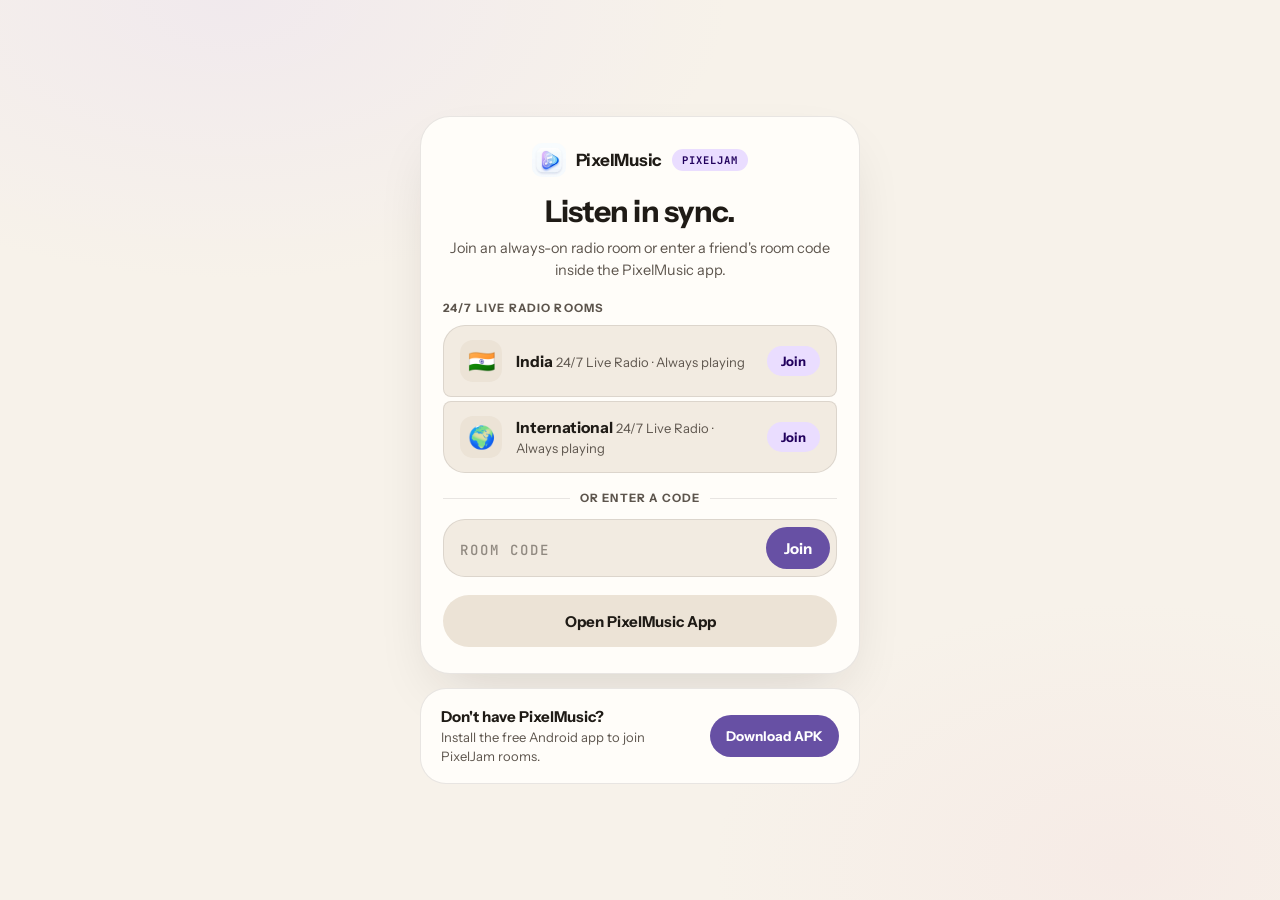
==== jam.html @ 7d87ae2e "Add standalone PixelJam invite page (jam.html) without listener counts" ====
<!DOCTYPE html>
<html lang="en">
<head>
  <meta charset="UTF-8">
  <meta name="viewport" content="width=device-width, initial-scale=1.0, viewport-fit=cover">
  <title>PixelJam — Invite</title>
  <meta name="description" content="Join a PixelJam synchronized listening room in the PixelMusic Android app.">
  <meta name="theme-color" content="#141218" media="(prefers-color-scheme: dark)">
  <meta name="theme-color" content="#f7f2ea" media="(prefers-color-scheme: light)">
  <meta property="og:type" content="website">
  <meta property="og:site_name" content="PixelJam">
  <meta property="og:title" content="Join my PixelJam on PixelMusic">
  <meta property="og:description" content="Open PixelMusic on Android to listen together in real time, or download the APK to join.">
  <meta property="og:url" content="https://pixelmusic.pages.dev/jam">
  <meta property="og:image" content="https://pixelmusic.pages.dev/IMG_20261002_120012.jpg">
  <meta name="twitter:card" content="summary_large_image">
  <link rel="icon" type="image/png" href="./Gemini_Generated_Image_9tunck9tunck9tun.png">
  <link rel="preconnect" href="https://fonts.googleapis.com">
  <link rel="preconnect" href="https://fonts.gstatic.com" crossorigin>
  <link href="https://fonts.googleapis.com/css2?family=Instrument+Sans:wght@400;500;600;700;800&family=JetBrains+Mono:wght@600;700&display=swap" rel="stylesheet">
  <style>
    :root {
      --bg: #141218;
      --surface: #1e1b24;
      --surface-hi: #292531;
      --outline: rgba(230, 224, 233, 0.12);
      --outline-hi: rgba(208, 188, 255, 0.34);
      --text: #ece6f0;
      --muted: #b6aebf;
      --primary: #d0bcff;
      --on-primary: #381e72;
      --primary-container: #4f378b;
      --on-primary-container: #eaddff;
      --secondary-container: #383344;
      --on-secondary-container: #e6e0e9;
      --shadow: 0 28px 72px -18px rgba(0, 0, 0, 0.65);
      --sans: 'Instrument Sans', system-ui, -apple-system, 'Segoe UI', Roboto, sans-serif;
      --mono: 'JetBrains Mono', ui-monospace, SFMono-Regular, Menlo, monospace;
      --ease: cubic-bezier(0.16, 1, 0.3, 1);
    }

    @media (prefers-color-scheme: light) {
      :root {
        --bg: #f7f2ea;
        --surface: #fffdf9;
        --surface-hi: #f2ebe1;
        --outline: rgba(31, 27, 22, 0.10);
        --outline-hi: rgba(103, 80, 164, 0.32);
        --text: #1f1b16;
        --muted: #5d554d;
        --primary: #6750a4;
        --on-primary: #ffffff;
        --primary-container: #eaddff;
        --on-primary-container: #21005d;
        --secondary-container: #ece3d6;
        --on-secondary-container: #1f1b16;
        --shadow: 0 24px 60px -20px rgba(31, 27, 22, 0.16);
      }
    }

    *, *::before, *::after { box-sizing: border-box; margin: 0; padding: 0; }
    html { background: var(--bg); -webkit-text-size-adjust: 100%; }
    body {
      min-height: 100vh;
      min-height: 100dvh;
      background:
        radial-gradient(60% 48% at 18% 0%, rgba(208, 188, 255, 0.16), transparent 65%),
        radial-gradient(50% 45% at 88% 96%, rgba(239, 184, 200, 0.12), transparent 65%),
        var(--bg);
      color: var(--text);
      font-family: var(--sans);
      -webkit-font-smoothing: antialiased;
      display: flex;
      flex-direction: column;
      align-items: center;
      justify-content: center;
      padding: max(24px, env(safe-area-inset-top)) 16px max(24px, env(safe-area-inset-bottom));
    }

    a { color: inherit; text-decoration: none; }
    button, input { font: inherit; color: inherit; }
    .hidden { display: none !important; }

    .wrap {
      width: 100%;
      max-width: 440px;
      display: flex;
      flex-direction: column;
      gap: 14px;
    }

    .card {
      width: 100%;
      background: var(--surface);
      border: 1px solid var(--outline);
      border-radius: 30px;
      padding: 26px 22px;
      box-shadow: var(--shadow);
      animation: rise 0.45s var(--ease) both;
    }

    @keyframes rise {
      from { opacity: 0; transform: translateY(14px) scale(0.985); }
      to { opacity: 1; transform: none; }
    }

    .brand-row {
      display: flex;
      align-items: center;
      justify-content: center;
      gap: 10px;
      margin-bottom: 18px;
    }
    .brand-logo {
      width: 34px;
      height: 34px;
      border-radius: 10px;
      object-fit: cover;
    }
    .brand-title {
      font-size: 17px;
      font-weight: 800;
      letter-spacing: -0.015em;
    }
    .brand-pill {
      font-family: var(--mono);
      font-size: 10.5px;
      font-weight: 700;
      letter-spacing: 0.1em;
      padding: 4px 10px;
      border-radius: 999px;
      background: var(--primary-container);
      color: var(--on-primary-container);
    }

    .center { text-align: center; }
    h1 {
      font-size: clamp(24px, 6vw, 30px);
      font-weight: 800;
      letter-spacing: -0.025em;
      line-height: 1.15;
    }
    .sub {
      margin-top: 8px;
      font-size: 14.5px;
      line-height: 1.5;
      color: var(--muted);
    }

    .room-badge {
      display: inline-flex;
      align-items: center;
      gap: 6px;
      margin-top: 12px;
      padding: 6px 13px;
      border-radius: 999px;
      background: var(--primary-container);
      color: var(--on-primary-container);
      font-size: 13px;
      font-weight: 700;
    }

    .code-box {
      margin-top: 20px;
      padding: 20px 14px;
      border-radius: 22px;
      background: var(--surface-hi);
      border: 1px solid var(--outline-hi);
      text-align: center;
      cursor: pointer;
      transition: transform 0.2s var(--ease), border-color 0.2s;
    }
    .code-box:active { transform: scale(0.985); }
    .code-tiles {
      display: flex;
      flex-wrap: wrap;
      justify-content: center;
      gap: 7px;
    }
    .tile {
      min-width: 40px;
      height: 52px;
      display: grid;
      place-items: center;
      padding: 0 6px;
      border-radius: 14px;
      background: var(--primary-container);
      color: var(--on-primary-container);
      font-family: var(--mono);
      font-size: 26px;
      font-weight: 700;
      animation: pop 0.42s var(--ease) both;
    }
    @keyframes pop {
      from { opacity: 0; transform: translateY(10px) scale(0.9); }
      to { opacity: 1; transform: none; }
    }
    .code-hint {
      display: block;
      margin-top: 10px;
      font-size: 12.5px;
      color: var(--muted);
    }

    .status-row {
      margin-top: 16px;
      display: flex;
      align-items: center;
      justify-content: center;
      gap: 9px;
      font-size: 13.5px;
      color: var(--muted);
      min-height: 20px;
    }
    .spinner {
      width: 15px;
      height: 15px;
      border-radius: 50%;
      border: 2px solid var(--outline-hi);
      border-top-color: var(--primary);
      animation: spin 0.8s linear infinite;
      flex: none;
    }
    .status-row.done .spinner { display: none; }
    @keyframes spin { to { transform: rotate(360deg); } }

    .actions {
      display: grid;
      gap: 10px;
      margin-top: 18px;
    }
    .btn {
      display: inline-flex;
      align-items: center;
      justify-content: center;
      gap: 8px;
      height: 52px;
      padding: 0 20px;
      border-radius: 999px;
      border: 0;
      font-size: 15px;
      font-weight: 700;
      cursor: pointer;
      transition: transform 0.18s var(--ease), filter 0.18s;
      user-select: none;
    }
    .btn:active { transform: scale(0.975); }
    .btn-primary {
      background: var(--primary);
      color: var(--on-primary);
    }
    .btn-primary:hover { filter: brightness(1.06); }
    .btn-tonal {
      background: var(--secondary-container);
      color: var(--on-secondary-container);
    }
    .btn-tonal:hover { filter: brightness(1.06); }

    .section-label {
      margin-top: 20px;
      margin-bottom: 10px;
      font-size: 11.5px;
      font-weight: 700;
      letter-spacing: 0.1em;
      text-transform: uppercase;
      color: var(--muted);
    }

    .stations {
      display: grid;
      gap: 4px;
    }
    .station {
      display: flex;
      align-items: center;
      gap: 14px;
      padding: 14px 16px;
      background: var(--surface-hi);
      border: 1px solid var(--outline);
      transition: transform 0.2s var(--ease), border-color 0.2s;
    }
    .station:first-child { border-radius: 22px 22px 8px 8px; }
    .station:last-child { border-radius: 8px 8px 22px 22px; }
    .station:hover { border-color: var(--outline-hi); transform: translateY(-1px); }
    .s-ico {
      width: 42px;
      height: 42px;
      border-radius: 13px;
      background: var(--secondary-container);
      display: grid;
      place-items: center;
      font-size: 22px;
      flex: none;
    }
    .s-body { flex: 1; min-width: 0; }
    .s-name { font-size: 15.5px; font-weight: 700; }
    .s-desc { font-size: 13px; color: var(--muted); margin-top: 2px; }
    .s-pill {
      padding: 7px 14px;
      border-radius: 999px;
      background: var(--primary-container);
      color: var(--on-primary-container);
      font-size: 13px;
      font-weight: 700;
      flex: none;
    }

    .divider {
      display: flex;
      align-items: center;
      gap: 10px;
      margin: 18px 0 14px;
      font-size: 11.5px;
      font-weight: 700;
      letter-spacing: 0.1em;
      text-transform: uppercase;
      color: var(--muted);
    }
    .divider::before, .divider::after {
      content: '';
      flex: 1;
      height: 1px;
      background: var(--outline);
    }

    .code-form {
      display: flex;
      align-items: center;
      gap: 8px;
      padding: 6px 6px 6px 16px;
      border-radius: 22px;
      background: var(--surface-hi);
      border: 1px solid var(--outline);
    }
    .code-form:focus-within { border-color: var(--outline-hi); }
    .code-form input {
      flex: 1;
      min-width: 0;
      height: 44px;
      border: 0;
      outline: 0;
      background: transparent;
      font-family: var(--mono);
      font-size: 18px;
      font-weight: 700;
      letter-spacing: 0.24em;
      text-transform: uppercase;
    }
    .code-form input::placeholder {
      color: var(--muted);
      opacity: 0.65;
      letter-spacing: 0.14em;
      font-size: 14px;
      font-weight: 500;
    }
    .code-form .btn { height: 42px; padding: 0 18px; }

    .download-card {
      background: var(--surface);
      border: 1px solid var(--outline);
      border-radius: 26px;
      padding: 18px 20px;
      display: flex;
      align-items: center;
      justify-content: space-between;
      gap: 14px;
      animation: rise 0.55s var(--ease) both;
    }
    .dl-text h2 { font-size: 15px; font-weight: 700; }
    .dl-text p { font-size: 13px; color: var(--muted); margin-top: 2px; line-height: 1.4; }
    .dl-btn {
      height: 42px;
      padding: 0 16px;
      font-size: 13.5px;
      flex: none;
    }

    .back-link {
      display: inline-block;
      margin-top: 16px;
      font-size: 13.5px;
      font-weight: 600;
      color: var(--muted);
    }
    .back-link:hover { color: var(--primary); }

    .toast {
      position: fixed;
      left: 50%;
      bottom: max(24px, env(safe-area-inset-bottom));
      transform: translate(-50%, 16px);
      opacity: 0;
      pointer-events: none;
      padding: 10px 18px;
      border-radius: 999px;
      background: var(--primary-container);
      color: var(--on-primary-container);
      font-size: 13.5px;
      font-weight: 700;
      transition: transform 0.28s var(--ease), opacity 0.22s;
    }
    .toast.show { opacity: 1; transform: translate(-50%, 0); }

    @media (max-width: 420px) {
      .download-card { flex-direction: column; align-items: stretch; text-align: center; }
    }
  </style>
</head>
<body>
  <div class="wrap">
    <main class="card">
      <div class="brand-row">
        <img src="./Gemini_Generated_Image_9tunck9tunck9tun.png" alt="PixelMusic" class="brand-logo" onerror="this.style.display='none'">
        <span class="brand-title">PixelMusic</span>
        <span class="brand-pill">PIXELJAM</span>
      </div>

      <!-- Invite View (?code=...) -->
      <section id="invite-view" class="hidden center" aria-label="PixelJam room invite">
        <h1>You're invited to jam</h1>
        <p class="sub">Open PixelMusic on Android to join this room and listen in sync.</p>
        <div id="room-badge" class="room-badge hidden"></div>

        <div id="copy-code-btn" class="code-box" role="button" tabindex="0" aria-label="Copy room code">
          <div id="code-tiles" class="code-tiles"></div>
          <span id="copy-hint" class="code-hint">Tap to copy room code</span>
        </div>

        <div id="opening" class="status-row">
          <span class="spinner" aria-hidden="true"></span>
          <span id="opening-text">Opening PixelMusic…</span>
        </div>

        <div class="actions">
          <a id="btn-join-app" href="#" class="btn btn-primary">Join in PixelMusic</a>
          <button id="btn-copy-link" type="button" class="btn btn-tonal">Copy Invite Link</button>
        </div>

        <a class="back-link" href="./jam">← All rooms</a>
      </section>

      <!-- Lobby View (no code) -->
      <section id="lobby-view" class="hidden" aria-label="Join a PixelJam room">
        <div class="center">
          <h1>Listen in sync.</h1>
          <p class="sub">Join an always-on radio room or enter a friend's room code inside the PixelMusic app.</p>
        </div>

        <div class="section-label">24/7 Live Radio Rooms</div>
        <div class="stations">
          <a class="station" href="?code=INDIA">
            <span class="s-ico" aria-hidden="true">🇮🇳</span>
            <span class="s-body">
              <span class="s-name">India</span>
              <span class="s-desc">24/7 Live Radio · Always playing</span>
            </span>
            <span class="s-pill">Join</span>
          </a>
          <a class="station" href="?code=WORLD">
            <span class="s-ico" aria-hidden="true">🌍</span>
            <span class="s-body">
              <span class="s-name">International</span>
              <span class="s-desc">24/7 Live Radio · Always playing</span>
            </span>
            <span class="s-pill">Join</span>
          </a>
        </div>

        <div class="divider">or enter a code</div>

        <form id="code-form" class="code-form" autocomplete="off">
          <input id="code-input" type="text" placeholder="ROOM CODE" maxlength="12" autocapitalize="characters" spellcheck="false" aria-label="Room code">
          <button type="submit" class="btn btn-primary">Join</button>
        </form>

        <div class="actions">
          <a id="btn-open-app" href="pixelmusic://jam" class="btn btn-tonal">Open PixelMusic App</a>
        </div>
      </section>
    </main>

    <!-- Download Fallback Card (always visible so nobody hits a dead end) -->
    <aside class="download-card" aria-label="Download PixelMusic">
      <div class="dl-text">
        <h2>Don't have PixelMusic?</h2>
        <p>Install the free Android app to join PixelJam rooms.</p>
      </div>
      <a href="https://pixelmusic.pages.dev/#download" class="btn btn-primary dl-btn">Download APK</a>
    </aside>
  </div>

  <div id="toast" class="toast" role="status" aria-live="polite">Copied</div>

  <script>
    (function () {
      'use strict';

      var params = new URLSearchParams(window.location.search);
      var code = (params.get('code') || params.get('room') || '')
        .trim()
        .toUpperCase()
        .replace(/[^A-Z0-9]/g, '')
        .slice(0, 12);

      var isAndroid = /Android/i.test(navigator.userAgent);
      var inviteView = document.getElementById('invite-view');
      var lobbyView = document.getElementById('lobby-view');
      var toast = document.getElementById('toast');
      var toastTimer = null;

      var STATIONS = {
        INDIA: { icon: '🇮🇳', label: 'India · 24/7 Live Radio' },
        WORLD: { icon: '🌍', label: 'International · 24/7 Live Radio' }
      };

      function showToast(msg) {
        clearTimeout(toastTimer);
        toast.textContent = msg;
        toast.classList.add('show');
        toastTimer = setTimeout(function () { toast.classList.remove('show'); }, 1900);
      }

      function copyText(val, msg) {
        if (navigator.clipboard && navigator.clipboard.writeText) {
          navigator.clipboard.writeText(val).then(function () { showToast(msg); }).catch(function () { fallbackCopy(val, msg); });
        } else {
          fallbackCopy(val, msg);
        }
      }

      function fallbackCopy(text, msg) {
        var ta = document.createElement('textarea');
        ta.value = text;
        ta.style.position = 'fixed';
        ta.style.opacity = '0';
        document.body.appendChild(ta);
        ta.select();
        try { document.execCommand('copy'); showToast(msg); } catch (e) { showToast(text); }
        document.body.removeChild(ta);
      }

      function buildAppLink(roomCode) {
        var enc = roomCode ? '?code=' + encodeURIComponent(roomCode) : '';
        if (isAndroid) {
          return 'intent://jam' + enc + '#Intent;scheme=pixelmusic;package=com.saurav.pixelmusic;end';
        }
        return 'pixelmusic://jam' + enc;
      }

      if (code.length > 0) {
        document.title = 'Join ' + code + ' — PixelJam';

        if (STATIONS[code]) {
          var badge = document.getElementById('room-badge');
          badge.textContent = STATIONS[code].icon + '  ' + STATIONS[code].label;
          badge.classList.remove('hidden');
        }

        var tiles = document.getElementById('code-tiles');
        code.split('').forEach(function (ch, idx) {
          var span = document.createElement('span');
          span.className = 'tile';
          span.textContent = ch;
          span.style.animationDelay = (idx * 55) + 'ms';
          tiles.appendChild(span);
        });

        var appLink = buildAppLink(code);
        var joinBtn = document.getElementById('btn-join-app');
        joinBtn.href = appLink;
        joinBtn.onclick = function () { showToast('Opening PixelMusic…'); };

        if (isAndroid) {
          setTimeout(function () { window.location.href = appLink; }, 350);
          setTimeout(function () {
            var o = document.getElementById('opening');
            o.classList.add('done');
            document.getElementById('opening-text').textContent = 'App didn\'t open? Tap "Join in PixelMusic" or download the APK below.';
          }, 2800);
        } else {
          var o = document.getElementById('opening');
          o.classList.add('done');
          document.getElementById('opening-text').textContent = 'Open this link on Android with PixelMusic installed.';
        }

        var copyBtn = document.getElementById('copy-code-btn');
        var hint = document.getElementById('copy-hint');
        function doCopyCode() {
          copyText(code, 'Room code copied');
          hint.textContent = '✓ Copied';
          setTimeout(function () { hint.textContent = 'Tap to copy room code'; }, 1800);
        }
        copyBtn.onclick = doCopyCode;
        copyBtn.onkeydown = function (e) {
          if (e.key === 'Enter' || e.key === ' ') { e.preventDefault(); doCopyCode(); }
        };

        document.getElementById('btn-copy-link').onclick = function () {
          copyText(window.location.origin + window.location.pathname + '?code=' + encodeURIComponent(code), 'Invite link copied');
        };

        inviteView.classList.remove('hidden');
      } else {
        document.getElementById('btn-open-app').href = buildAppLink('');
        var input = document.getElementById('code-input');
        input.addEventListener('input', function (e) {
          e.target.value = e.target.value.toUpperCase().replace(/[^A-Z0-9]/g, '');
        });
        document.getElementById('code-form').onsubmit = function (e) {
          e.preventDefault();
          var val = input.value.trim().toUpperCase();
          if (val.length > 0) {
            window.location.search = '?code=' + encodeURIComponent(val);
          }
        };
        lobbyView.classList.remove('hidden');
      }
    })();
  </script>
</body>
</html>
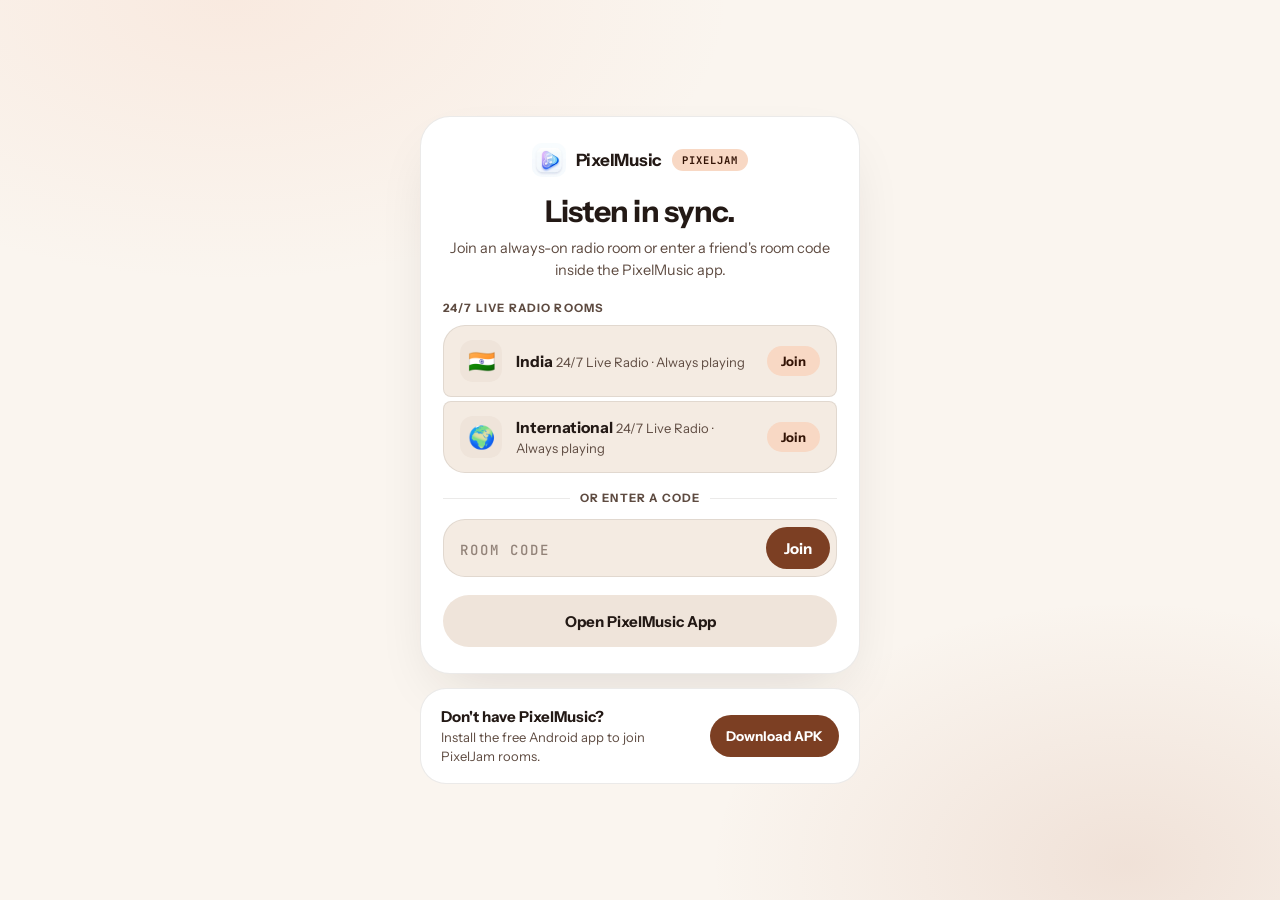
==== commit 450c20ac: "Upgrade website to Material You Expressive, slow shape rotations, and add PixelJam entry links" ====
--- a/jam.html
+++ b/jam.html
@@ -5,8 +5,8 @@
   <meta name="viewport" content="width=device-width, initial-scale=1.0, viewport-fit=cover">
   <title>PixelJam — Invite</title>
   <meta name="description" content="Join a PixelJam synchronized listening room in the PixelMusic Android app.">
-  <meta name="theme-color" content="#141218" media="(prefers-color-scheme: dark)">
-  <meta name="theme-color" content="#f7f2ea" media="(prefers-color-scheme: light)">
+  <meta name="theme-color" content="#1a1412" media="(prefers-color-scheme: dark)">
+  <meta name="theme-color" content="#faf5ef" media="(prefers-color-scheme: light)">
   <meta property="og:type" content="website">
   <meta property="og:site_name" content="PixelJam">
   <meta property="og:title" content="Join my PixelJam on PixelMusic">
@@ -20,41 +20,41 @@
   <link href="https://fonts.googleapis.com/css2?family=Instrument+Sans:wght@400;500;600;700;800&family=JetBrains+Mono:wght@600;700&display=swap" rel="stylesheet">
   <style>
     :root {
-      --bg: #141218;
-      --surface: #1e1b24;
-      --surface-hi: #292531;
-      --outline: rgba(230, 224, 233, 0.12);
-      --outline-hi: rgba(208, 188, 255, 0.34);
-      --text: #ece6f0;
-      --muted: #b6aebf;
-      --primary: #d0bcff;
-      --on-primary: #381e72;
-      --primary-container: #4f378b;
-      --on-primary-container: #eaddff;
-      --secondary-container: #383344;
-      --on-secondary-container: #e6e0e9;
-      --shadow: 0 28px 72px -18px rgba(0, 0, 0, 0.65);
+      --bg: #1a1412;
+      --surface: #261e1b;
+      --surface-hi: #322824;
+      --outline: rgba(248, 216, 196, 0.14);
+      --outline-hi: rgba(243, 183, 155, 0.36);
+      --text: #f5ebe4;
+      --muted: #c8b6ac;
+      --primary: #f3b79b;
+      --on-primary: #481e0b;
+      --primary-container: #63311a;
+      --on-primary-container: #ffdbcb;
+      --secondary-container: #3d312c;
+      --on-secondary-container: #f5ebe4;
+      --shadow: 0 28px 72px -18px rgba(0, 0, 0, 0.6);
       --sans: 'Instrument Sans', system-ui, -apple-system, 'Segoe UI', Roboto, sans-serif;
       --mono: 'JetBrains Mono', ui-monospace, SFMono-Regular, Menlo, monospace;
-      --ease: cubic-bezier(0.16, 1, 0.3, 1);
+      --ease: cubic-bezier(0.2, 0.9, 0.25, 1.12);
     }
 
     @media (prefers-color-scheme: light) {
       :root {
-        --bg: #f7f2ea;
-        --surface: #fffdf9;
-        --surface-hi: #f2ebe1;
-        --outline: rgba(31, 27, 22, 0.10);
-        --outline-hi: rgba(103, 80, 164, 0.32);
-        --text: #1f1b16;
-        --muted: #5d554d;
-        --primary: #6750a4;
+        --bg: #faf5ef;
+        --surface: #ffffff;
+        --surface-hi: #f4ebe2;
+        --outline: rgba(35, 25, 21, 0.09);
+        --outline-hi: rgba(124, 63, 35, 0.30);
+        --text: #231915;
+        --muted: #5e4b41;
+        --primary: #7c3f23;
         --on-primary: #ffffff;
-        --primary-container: #eaddff;
-        --on-primary-container: #21005d;
-        --secondary-container: #ece3d6;
-        --on-secondary-container: #1f1b16;
-        --shadow: 0 24px 60px -20px rgba(31, 27, 22, 0.16);
+        --primary-container: #f8d8c4;
+        --on-primary-container: #331305;
+        --secondary-container: #efe4da;
+        --on-secondary-container: #231915;
+        --shadow: 0 24px 60px -20px rgba(35, 25, 21, 0.14);
       }
     }
 
@@ -64,8 +64,8 @@
       min-height: 100vh;
       min-height: 100dvh;
       background:
-        radial-gradient(60% 48% at 18% 0%, rgba(208, 188, 255, 0.16), transparent 65%),
-        radial-gradient(50% 45% at 88% 96%, rgba(239, 184, 200, 0.12), transparent 65%),
+        radial-gradient(60% 48% at 18% 0%, rgba(243, 183, 155, 0.18), transparent 65%),
+        radial-gradient(50% 45% at 88% 96%, rgba(180, 106, 73, 0.14), transparent 65%),
         var(--bg);
       color: var(--text);
       font-family: var(--sans);
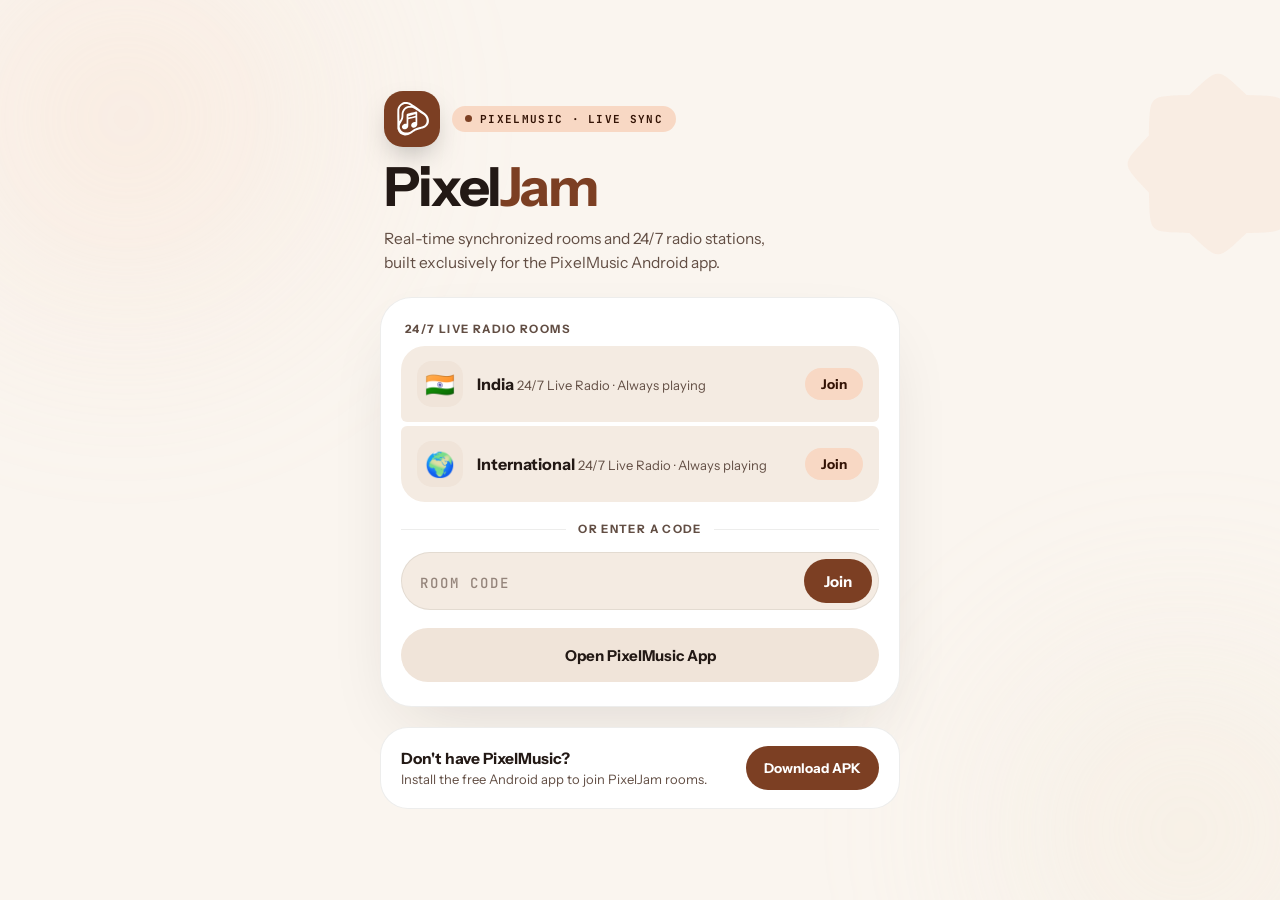
==== commit fad915cc: "Restyle jam.html with Material You Expressive UI & monochrome logo, and fix pill styling & tap physi" ====
--- a/jam.html
+++ b/jam.html
@@ -3,13 +3,13 @@
 <head>
   <meta charset="UTF-8">
   <meta name="viewport" content="width=device-width, initial-scale=1.0, viewport-fit=cover">
-  <title>PixelJam — Invite</title>
+  <title>PixelJam — PixelMusic</title>
   <meta name="description" content="Join a PixelJam synchronized listening room in the PixelMusic Android app.">
-  <meta name="theme-color" content="#1a1412" media="(prefers-color-scheme: dark)">
+  <meta name="theme-color" content="#191311" media="(prefers-color-scheme: dark)">
   <meta name="theme-color" content="#faf5ef" media="(prefers-color-scheme: light)">
   <meta property="og:type" content="website">
   <meta property="og:site_name" content="PixelJam">
-  <meta property="og:title" content="Join my PixelJam on PixelMusic">
+  <meta property="og:title" content="Join PixelJam on PixelMusic">
   <meta property="og:description" content="Open PixelMusic on Android to listen together in real time, or download the APK to join.">
   <meta property="og:url" content="https://pixelmusic.pages.dev/jam">
   <meta property="og:image" content="https://pixelmusic.pages.dev/IMG_20261002_120012.jpg">
@@ -20,23 +20,26 @@
   <link href="https://fonts.googleapis.com/css2?family=Instrument+Sans:wght@400;500;600;700;800&family=JetBrains+Mono:wght@600;700&display=swap" rel="stylesheet">
   <style>
     :root {
-      --bg: #1a1412;
-      --surface: #261e1b;
-      --surface-hi: #322824;
-      --outline: rgba(248, 216, 196, 0.14);
-      --outline-hi: rgba(243, 183, 155, 0.36);
-      --text: #f5ebe4;
-      --muted: #c8b6ac;
+      --bg: #191311;
+      --surface: #241c19;
+      --surface-hi: #302622;
+      --surface-highest: #3d312c;
+      --outline: rgba(248, 216, 196, 0.12);
+      --outline-hi: rgba(243, 183, 155, 0.34);
+      --text: #f7ede7;
+      --muted: #cbb9ae;
       --primary: #f3b79b;
       --on-primary: #481e0b;
       --primary-container: #63311a;
       --on-primary-container: #ffdbcb;
-      --secondary-container: #3d312c;
-      --on-secondary-container: #f5ebe4;
-      --shadow: 0 28px 72px -18px rgba(0, 0, 0, 0.6);
+      --secondary-container: #3e312b;
+      --on-secondary-container: #f7ede7;
+      --tertiary-container: #4c3b29;
+      --shadow: 0 32px 84px -22px rgba(0, 0, 0, 0.65);
       --sans: 'Instrument Sans', system-ui, -apple-system, 'Segoe UI', Roboto, sans-serif;
       --mono: 'JetBrains Mono', ui-monospace, SFMono-Regular, Menlo, monospace;
-      --ease: cubic-bezier(0.2, 0.9, 0.25, 1.12);
+      --spring: cubic-bezier(0.22, 1.0, 0.32, 1.0);
+      --spring-bounce: cubic-bezier(0.2, 0.9, 0.25, 1.12);
     }
 
     @media (prefers-color-scheme: light) {
@@ -44,161 +47,234 @@
         --bg: #faf5ef;
         --surface: #ffffff;
         --surface-hi: #f4ebe2;
-        --outline: rgba(35, 25, 21, 0.09);
-        --outline-hi: rgba(124, 63, 35, 0.30);
+        --surface-highest: #ebe0d5;
+        --outline: rgba(35, 25, 21, 0.08);
+        --outline-hi: rgba(124, 63, 35, 0.26);
         --text: #231915;
-        --muted: #5e4b41;
+        --muted: #624e44;
         --primary: #7c3f23;
         --on-primary: #ffffff;
         --primary-container: #f8d8c4;
         --on-primary-container: #331305;
-        --secondary-container: #efe4da;
+        --secondary-container: #f0e4d9;
         --on-secondary-container: #231915;
-        --shadow: 0 24px 60px -20px rgba(35, 25, 21, 0.14);
+        --tertiary-container: #efe3cf;
+        --shadow: 0 28px 72px -24px rgba(35, 25, 21, 0.14);
       }
     }
 
-    *, *::before, *::after { box-sizing: border-box; margin: 0; padding: 0; }
+    *, *::before, *::after { box-sizing: border-box; margin: 0; padding: 0; -webkit-tap-highlight-color: transparent; }
     html { background: var(--bg); -webkit-text-size-adjust: 100%; }
     body {
       min-height: 100vh;
       min-height: 100dvh;
-      background:
-        radial-gradient(60% 48% at 18% 0%, rgba(243, 183, 155, 0.18), transparent 65%),
-        radial-gradient(50% 45% at 88% 96%, rgba(180, 106, 73, 0.14), transparent 65%),
-        var(--bg);
+      background: var(--bg);
       color: var(--text);
       font-family: var(--sans);
       -webkit-font-smoothing: antialiased;
+      overflow-x: hidden;
+      position: relative;
       display: flex;
       flex-direction: column;
       align-items: center;
-      justify-content: center;
-      padding: max(24px, env(safe-area-inset-top)) 16px max(24px, env(safe-area-inset-bottom));
+      padding: max(28px, env(safe-area-inset-top)) 18px max(32px, env(safe-area-inset-bottom));
     }
 
     a { color: inherit; text-decoration: none; }
     button, input { font: inherit; color: inherit; }
     .hidden { display: none !important; }
 
-    .wrap {
+    /* Ambient Material You Expressive backdrop shapes (slow calm drift) */
+    .ambient {
+      position: fixed;
+      inset: 0;
+      z-index: 0;
+      pointer-events: none;
+      overflow: hidden;
+    }
+    .glow {
+      position: absolute;
+      border-radius: 50%;
+      filter: blur(95px);
+      opacity: 0.42;
+      will-change: transform;
+    }
+    .glow.g1 {
+      width: min(72vw, 560px);
+      height: min(72vw, 560px);
+      top: -18%;
+      left: -12%;
+      background: radial-gradient(circle, var(--primary-container), transparent 68%);
+      animation: floatA 26s ease-in-out infinite alternate;
+    }
+    .glow.g2 {
+      width: min(64vw, 500px);
+      height: min(64vw, 500px);
+      bottom: -20%;
+      right: -12%;
+      background: radial-gradient(circle, var(--tertiary-container), transparent 68%);
+      animation: floatB 32s ease-in-out infinite alternate;
+    }
+    .m3-cookie-bg {
+      position: absolute;
+      top: 6%;
+      right: -48px;
+      width: 220px;
+      height: 220px;
+      color: var(--primary-container);
+      opacity: 0.28;
+      animation: slowSpin 75s linear infinite;
+    }
+    @keyframes floatA { to { transform: translate(6%, 8%) scale(1.08); } }
+    @keyframes floatB { to { transform: translate(-6%, -7%) scale(1.06); } }
+    @keyframes slowSpin { to { transform: rotate(360deg); } }
+
+    .page {
+      position: relative;
+      z-index: 1;
       width: 100%;
-      max-width: 440px;
+      max-width: 520px;
       display: flex;
       flex-direction: column;
+      gap: 20px;
+      margin: auto 0;
+    }
+
+    /* Big Expressive Top-Left Header with Monochrome PixelMusic Icon */
+    .top-header {
+      display: flex;
+      flex-direction: column;
+      align-items: flex-start;
       gap: 14px;
-    }
-
-    .card {
-      width: 100%;
-      background: var(--surface);
-      border: 1px solid var(--outline);
-      border-radius: 30px;
-      padding: 26px 22px;
-      box-shadow: var(--shadow);
-      animation: rise 0.45s var(--ease) both;
-    }
-
-    @keyframes rise {
-      from { opacity: 0; transform: translateY(14px) scale(0.985); }
-      to { opacity: 1; transform: none; }
-    }
-
-    .brand-row {
-      display: flex;
-      align-items: center;
-      justify-content: center;
-      gap: 10px;
-      margin-bottom: 18px;
-    }
-    .brand-logo {
-      width: 34px;
-      height: 34px;
-      border-radius: 10px;
-      object-fit: cover;
-    }
-    .brand-title {
-      font-size: 17px;
-      font-weight: 800;
-      letter-spacing: -0.015em;
-    }
-    .brand-pill {
-      font-family: var(--mono);
-      font-size: 10.5px;
-      font-weight: 700;
-      letter-spacing: 0.1em;
-      padding: 4px 10px;
-      border-radius: 999px;
-      background: var(--primary-container);
-      color: var(--on-primary-container);
-    }
-
-    .center { text-align: center; }
-    h1 {
-      font-size: clamp(24px, 6vw, 30px);
-      font-weight: 800;
-      letter-spacing: -0.025em;
-      line-height: 1.15;
-    }
-    .sub {
-      margin-top: 8px;
-      font-size: 14.5px;
-      line-height: 1.5;
-      color: var(--muted);
-    }
-
-    .room-badge {
+      padding: 4px 4px 2px;
+      animation: enterUp 0.6s var(--spring) both;
+    }
+    .brand-mark-row {
       display: inline-flex;
       align-items: center;
-      gap: 6px;
-      margin-top: 12px;
+      gap: 12px;
+    }
+    .app-icon-squircle {
+      width: 56px;
+      height: 56px;
+      border-radius: 19px;
+      background: var(--primary);
+      color: var(--on-primary);
+      display: grid;
+      place-items: center;
+      box-shadow: 0 12px 30px -10px rgba(0, 0, 0, 0.35);
+      transition: transform 0.35s var(--spring-bounce);
+    }
+    .app-icon-squircle:hover { transform: scale(1.05) rotate(-3deg); }
+    .app-icon-squircle svg { width: 36px; height: 36px; display: block; }
+    .brand-eyebrow {
+      display: inline-flex;
+      align-items: center;
+      gap: 8px;
       padding: 6px 13px;
       border-radius: 999px;
       background: var(--primary-container);
       color: var(--on-primary-container);
+      font-family: var(--mono);
+      font-size: 11px;
+      font-weight: 700;
+      letter-spacing: 0.12em;
+      text-transform: uppercase;
+    }
+    .eyebrow-dot {
+      width: 7px;
+      height: 7px;
+      border-radius: 50%;
+      background: var(--primary);
+      animation: pulse 2.4s ease-in-out infinite;
+    }
+    @keyframes pulse {
+      0%, 100% { opacity: 1; transform: scale(1); }
+      50% { opacity: 0.45; transform: scale(0.8); }
+    }
+    .big-title {
+      font-size: clamp(38px, 10vw, 54px);
+      font-weight: 800;
+      letter-spacing: -0.04em;
+      line-height: 0.98;
+      color: var(--text);
+    }
+    .big-title span { color: var(--primary); }
+    .big-sub {
+      font-size: 15.5px;
+      line-height: 1.55;
+      color: var(--muted);
+      max-width: 40ch;
+    }
+
+    /* Main Expressive Surface Card */
+    .card {
+      background: var(--surface);
+      border: 1px solid var(--outline);
+      border-radius: 32px;
+      padding: 24px 20px;
+      box-shadow: var(--shadow);
+      animation: enterUp 0.65s var(--spring) 80ms both;
+    }
+
+    @keyframes enterUp {
+      from { opacity: 0; transform: translateY(20px) scale(0.98); }
+      to { opacity: 1; transform: none; }
+    }
+
+    /* Invite View */
+    .invite-pill {
+      display: inline-flex;
+      align-items: center;
+      gap: 7px;
+      padding: 7px 14px;
+      border-radius: 999px;
+      background: var(--primary-container);
+      color: var(--on-primary-container);
       font-size: 13px;
       font-weight: 700;
-    }
-
+      margin-bottom: 14px;
+    }
     .code-box {
-      margin-top: 20px;
-      padding: 20px 14px;
-      border-radius: 22px;
+      padding: 22px 14px;
+      border-radius: 26px;
       background: var(--surface-hi);
       border: 1px solid var(--outline-hi);
       text-align: center;
       cursor: pointer;
-      transition: transform 0.2s var(--ease), border-color 0.2s;
-    }
-    .code-box:active { transform: scale(0.985); }
+      transition: transform 0.25s var(--spring-bounce), background 0.2s;
+    }
+    .code-box:hover { background: var(--surface-highest); }
+    .code-box:active { transform: scale(0.975); }
     .code-tiles {
       display: flex;
       flex-wrap: wrap;
       justify-content: center;
-      gap: 7px;
+      gap: 8px;
     }
     .tile {
-      min-width: 40px;
-      height: 52px;
+      min-width: 44px;
+      height: 58px;
       display: grid;
       place-items: center;
       padding: 0 6px;
-      border-radius: 14px;
+      border-radius: 16px;
       background: var(--primary-container);
       color: var(--on-primary-container);
       font-family: var(--mono);
-      font-size: 26px;
-      font-weight: 700;
-      animation: pop 0.42s var(--ease) both;
-    }
-    @keyframes pop {
-      from { opacity: 0; transform: translateY(10px) scale(0.9); }
+      font-size: 28px;
+      font-weight: 700;
+      animation: tilePop 0.52s var(--spring-bounce) both;
+    }
+    @keyframes tilePop {
+      from { opacity: 0; transform: translateY(14px) scale(0.86); }
       to { opacity: 1; transform: none; }
     }
     .code-hint {
       display: block;
-      margin-top: 10px;
+      margin-top: 12px;
       font-size: 12.5px;
+      font-weight: 600;
       color: var(--muted);
     }
 
@@ -210,7 +286,7 @@
       gap: 9px;
       font-size: 13.5px;
       color: var(--muted);
-      min-height: 20px;
+      min-height: 22px;
     }
     .spinner {
       width: 15px;
@@ -218,12 +294,13 @@
       border-radius: 50%;
       border: 2px solid var(--outline-hi);
       border-top-color: var(--primary);
-      animation: spin 0.8s linear infinite;
+      animation: rot 0.8s linear infinite;
       flex: none;
     }
     .status-row.done .spinner { display: none; }
-    @keyframes spin { to { transform: rotate(360deg); } }
-
+    @keyframes rot { to { transform: rotate(360deg); } }
+
+    /* Buttons (Pure Material You Expressive Pills) */
     .actions {
       display: grid;
       gap: 10px;
@@ -233,39 +310,39 @@
       display: inline-flex;
       align-items: center;
       justify-content: center;
-      gap: 8px;
-      height: 52px;
-      padding: 0 20px;
+      gap: 9px;
+      height: 54px;
+      padding: 0 22px;
       border-radius: 999px;
       border: 0;
       font-size: 15px;
       font-weight: 700;
       cursor: pointer;
-      transition: transform 0.18s var(--ease), filter 0.18s;
+      transition: transform 0.24s var(--spring-bounce), filter 0.2s, background 0.2s;
       user-select: none;
     }
-    .btn:active { transform: scale(0.975); }
+    .btn:active { transform: scale(0.96); }
     .btn-primary {
       background: var(--primary);
       color: var(--on-primary);
     }
-    .btn-primary:hover { filter: brightness(1.06); }
+    .btn-primary:hover { filter: brightness(1.06); transform: translateY(-1px); }
     .btn-tonal {
       background: var(--secondary-container);
       color: var(--on-secondary-container);
     }
-    .btn-tonal:hover { filter: brightness(1.06); }
-
+    .btn-tonal:hover { filter: brightness(1.07); transform: translateY(-1px); }
+
+    /* Always-On Grouped Expressive Cards (24px outer / 6px inner) */
     .section-label {
-      margin-top: 20px;
-      margin-bottom: 10px;
       font-size: 11.5px;
       font-weight: 700;
-      letter-spacing: 0.1em;
+      letter-spacing: 0.12em;
       text-transform: uppercase;
       color: var(--muted);
-    }
-
+      margin-bottom: 10px;
+      padding-left: 4px;
+    }
     .stations {
       display: grid;
       gap: 4px;
@@ -274,33 +351,33 @@
       display: flex;
       align-items: center;
       gap: 14px;
-      padding: 14px 16px;
+      padding: 15px 16px;
       background: var(--surface-hi);
-      border: 1px solid var(--outline);
-      transition: transform 0.2s var(--ease), border-color 0.2s;
-    }
-    .station:first-child { border-radius: 22px 22px 8px 8px; }
-    .station:last-child { border-radius: 8px 8px 22px 22px; }
-    .station:hover { border-color: var(--outline-hi); transform: translateY(-1px); }
+      transition: transform 0.24s var(--spring-bounce), background 0.2s;
+    }
+    .station:first-child { border-radius: 24px 24px 6px 6px; }
+    .station:last-child { border-radius: 6px 6px 24px 24px; }
+    .station:hover { background: var(--surface-highest); transform: translateY(-1px); }
+    .station:active { transform: scale(0.975); }
     .s-ico {
-      width: 42px;
-      height: 42px;
-      border-radius: 13px;
+      width: 46px;
+      height: 46px;
+      border-radius: 15px;
       background: var(--secondary-container);
       display: grid;
       place-items: center;
-      font-size: 22px;
+      font-size: 24px;
       flex: none;
     }
     .s-body { flex: 1; min-width: 0; }
-    .s-name { font-size: 15.5px; font-weight: 700; }
+    .s-name { font-size: 16px; font-weight: 700; }
     .s-desc { font-size: 13px; color: var(--muted); margin-top: 2px; }
     .s-pill {
-      padding: 7px 14px;
+      padding: 8px 16px;
       border-radius: 999px;
       background: var(--primary-container);
       color: var(--on-primary-container);
-      font-size: 13px;
+      font-size: 13.5px;
       font-weight: 700;
       flex: none;
     }
@@ -308,11 +385,11 @@
     .divider {
       display: flex;
       align-items: center;
-      gap: 10px;
-      margin: 18px 0 14px;
+      gap: 12px;
+      margin: 20px 0 16px;
       font-size: 11.5px;
       font-weight: 700;
-      letter-spacing: 0.1em;
+      letter-spacing: 0.12em;
       text-transform: uppercase;
       color: var(--muted);
     }
@@ -327,12 +404,13 @@
       display: flex;
       align-items: center;
       gap: 8px;
-      padding: 6px 6px 6px 16px;
-      border-radius: 22px;
+      padding: 6px 6px 6px 18px;
+      border-radius: 999px;
       background: var(--surface-hi);
       border: 1px solid var(--outline);
-    }
-    .code-form:focus-within { border-color: var(--outline-hi); }
+      transition: border-color 0.2s, background 0.2s;
+    }
+    .code-form:focus-within { border-color: var(--outline-hi); background: var(--surface-highest); }
     .code-form input {
       flex: 1;
       min-width: 0;
@@ -343,7 +421,7 @@
       font-family: var(--mono);
       font-size: 18px;
       font-weight: 700;
-      letter-spacing: 0.24em;
+      letter-spacing: 0.22em;
       text-transform: uppercase;
     }
     .code-form input::placeholder {
@@ -353,73 +431,96 @@
       font-size: 14px;
       font-weight: 500;
     }
-    .code-form .btn { height: 42px; padding: 0 18px; }
-
+    .code-form .btn { height: 44px; padding: 0 20px; }
+
+    /* Download Card */
     .download-card {
       background: var(--surface);
       border: 1px solid var(--outline);
-      border-radius: 26px;
+      border-radius: 28px;
       padding: 18px 20px;
       display: flex;
       align-items: center;
       justify-content: space-between;
       gap: 14px;
-      animation: rise 0.55s var(--ease) both;
-    }
-    .dl-text h2 { font-size: 15px; font-weight: 700; }
-    .dl-text p { font-size: 13px; color: var(--muted); margin-top: 2px; line-height: 1.4; }
-    .dl-btn {
-      height: 42px;
-      padding: 0 16px;
-      font-size: 13.5px;
-      flex: none;
-    }
+      animation: enterUp 0.7s var(--spring) 160ms both;
+    }
+    .dl-text h2 { font-size: 15.5px; font-weight: 700; }
+    .dl-text p { font-size: 13px; color: var(--muted); margin-top: 2px; line-height: 1.45; }
+    .dl-btn { height: 44px; padding: 0 18px; font-size: 13.5px; flex: none; }
 
     .back-link {
-      display: inline-block;
+      display: inline-flex;
+      align-items: center;
+      gap: 6px;
       margin-top: 16px;
       font-size: 13.5px;
       font-weight: 600;
       color: var(--muted);
+      transition: color 0.2s;
     }
     .back-link:hover { color: var(--primary); }
+    .center-row { text-align: center; }
 
     .toast {
       position: fixed;
       left: 50%;
       bottom: max(24px, env(safe-area-inset-bottom));
-      transform: translate(-50%, 16px);
+      z-index: 40;
+      transform: translate(-50%, 16px) scale(0.95);
       opacity: 0;
       pointer-events: none;
-      padding: 10px 18px;
+      padding: 11px 20px;
       border-radius: 999px;
       background: var(--primary-container);
       color: var(--on-primary-container);
       font-size: 13.5px;
       font-weight: 700;
-      transition: transform 0.28s var(--ease), opacity 0.22s;
-    }
-    .toast.show { opacity: 1; transform: translate(-50%, 0); }
-
-    @media (max-width: 420px) {
+      transition: transform 0.3s var(--spring-bounce), opacity 0.22s;
+    }
+    .toast.show { opacity: 1; transform: translate(-50%, 0) scale(1); }
+
+    @media (max-width: 440px) {
       .download-card { flex-direction: column; align-items: stretch; text-align: center; }
+    }
+    @media (prefers-reduced-motion: reduce) {
+      *, *::before, *::after { animation: none !important; transition-duration: 0.01ms !important; }
     }
   </style>
 </head>
 <body>
-  <div class="wrap">
+  <div class="ambient" aria-hidden="true">
+    <div class="glow g1"></div>
+    <div class="glow g2"></div>
+    <svg class="m3-cookie-bg" viewBox="0 0 100 100" fill="none">
+      <path d="M 81.4 37.0 C 94.3 50.8 94.3 49.2 81.4 63.0 C 80.7 81.9 81.9 80.7 63.0 81.4 C 49.2 94.3 50.8 94.3 37.0 81.4 C 18.1 80.7 19.3 81.9 18.6 63.0 C 5.7 49.2 5.7 50.8 18.6 37.0 C 19.3 18.1 18.1 19.3 37.0 18.6 C 50.8 5.7 49.2 5.7 63.0 18.6 C 81.9 19.3 80.7 18.1 81.4 37.0 Z" fill="currentColor"/>
+    </svg>
+  </div>
+
+  <div class="page">
+    <!-- Big Expressive Top-Left Header with Monochrome PixelMusic Icon -->
+    <header class="top-header">
+      <div class="brand-mark-row">
+        <a href="https://pixelmusic.pages.dev/" class="app-icon-squircle" aria-label="PixelMusic">
+          <svg viewBox="0 0 600 600" fill="currentColor" aria-hidden="true">
+            <g transform="translate(319 295) scale(1.15) translate(-319 -295)">
+              <path fill-rule="evenodd" d="M 191.6 53.5 C 180.5 55.6 167 60.4 156.9 65.7 C 122.7 83.7 96.2 120.2 91 156.5 C 90.2 162.3 90 203 90.2 301.5 L 90.5 438.5 L 93.2 448.2 C 108 501.8 146.4 534.2 198 536.7 C 229.2 538.1 257.6 528.8 296.5 504.2 C 344.1 474.1 352 469.5 367.8 462.5 C 382.6 456 398.2 450.8 416 446.6 C 450.3 438.4 456.9 436.7 466 433.3 C 504.5 419 530.6 395.2 541.5 364.6 C 546.3 351.4 548 340.4 548 323.9 C 548 296.9 540.8 273.1 525.8 250.5 C 516.5 236.4 503.6 224.7 472 201.9 C 442.2 180.3 408.9 156.7 376 133.8 C 365.3 126.4 346.8 113.6 335 105.3 C 278.9 66.3 270.5 61.6 245.6 55.4 C 232.6 52.1 204.3 51.1 191.6 53.5 Z M 231.2 81.4 C 247.9 84.4 261.4 90.2 279.8 102.4 C 290.4 109.4 293.1 111.8 288.9 110.6 C 283.8 109.2 260.3 108.7 252 109.9 C 201.6 117.3 159.6 161.8 153.1 214.5 C 152.5 219.4 152 231.4 152 241 C 152 276 147.5 291.2 128.2 321 L 120.2 333.2 L 119.5 248.4 C 118.9 171 119 162.8 120.5 155.5 C 128.2 119.1 158.4 89 195 81.5 C 203.5 79.8 221.6 79.7 231.2 81.4 Z M 297.3 136.5 C 310.2 138.7 321.1 142.5 335.5 149.5 C 353.1 158.1 369.2 168.8 458.5 231.6 C 479.6 246.4 494.4 260.6 501.4 272.5 C 517.3 299.9 519.9 333.4 508 359.7 C 500.4 376.5 484.7 392.1 466.2 401.4 C 455.7 406.7 444.2 410.3 419.9 416 C 395.8 421.6 382.9 425.5 369 431 C 346.2 440.1 327.3 450.3 299.8 468.1 C 263.9 491.4 245.4 497.7 216 496.7 C 194.9 496 179.3 491.1 163.3 480.2 C 144.8 467.5 130.5 445.8 125.9 423.5 C 120.3 396.6 126.7 375 151.1 338.3 C 161 323.5 166.3 313.2 170.5 300.5 C 176 284.2 177.1 276.5 178 246 C 178.5 230.3 179.4 215.2 180 212.5 C 188.1 173.9 216.4 144.7 253.5 136.5 C 261.9 134.7 286.8 134.7 297.3 136.5 Z"/>
+              <path fill-rule="evenodd" d="M 351.5 192.9 C 346 194.4 317.4 201.9 288 209.6 C 255.5 218 233.4 224.3 231.6 225.5 C 230 226.6 227.7 228.8 226.6 230.3 C 224.5 233.1 224.5 233.9 224.2 301.5 L 223.9 369.8 L 219.3 368.4 C 208.8 365.2 196.4 367.1 183.6 373.8 C 163.1 384.5 152.1 405.5 157.5 423.6 C 162.8 441.5 182.2 452.4 202.7 448.9 C 221.9 445.7 239.5 430.7 246.6 411.5 C 248.3 406.9 248.5 402.3 248.8 355.3 L 249.1 304.1 L 252.8 303.1 C 274.9 297.4 352.2 278 353 278 C 353.6 278 354 289.6 354 310.6 L 354 343.2 L 351.8 342.5 C 350.5 342.2 346.3 341.6 342.3 341.3 C 321.7 339.7 299.2 355.9 292 377.6 C 289.2 385.9 289.5 397 292.8 404.2 C 295.9 411.2 303.2 418.5 310.9 422.2 C 322.9 427.9 340 427.2 351.6 420.4 C 362 414.3 370.8 403.7 375.8 391.2 L 378.5 384.5 L 378.8 292.5 C 379 202 379 200.4 377 197.2 C 374.4 193 369.4 190 365 190.1 C 363.1 190.1 357 191.4 351.5 192.9 Z M 354 242.4 L 354 252.8 L 329.8 258.9 C 316.4 262.2 293.4 268.1 278.5 272 C 263.7 275.8 250.9 279 250.3 279 C 249.3 279 249 276.3 249 268.7 L 249 258.5 L 300.8 245.3 C 329.2 238.1 352.8 232.1 353.3 232.1 C 353.7 232 354 236.7 354 242.4 Z"/>
+            </g>
+          </svg>
+        </a>
+        <span class="brand-eyebrow"><span class="eyebrow-dot"></span>PixelMusic · Live Sync</span>
+      </div>
+      <h1 class="big-title" id="hero-heading">Pixel<span>Jam</span></h1>
+      <p class="big-sub" id="hero-sub">Real-time synchronized rooms and 24/7 radio stations, built exclusively for the PixelMusic Android app.</p>
+    </header>
+
     <main class="card">
-      <div class="brand-row">
-        <img src="./Gemini_Generated_Image_9tunck9tunck9tun.png" alt="PixelMusic" class="brand-logo" onerror="this.style.display='none'">
-        <span class="brand-title">PixelMusic</span>
-        <span class="brand-pill">PIXELJAM</span>
-      </div>
-
       <!-- Invite View (?code=...) -->
-      <section id="invite-view" class="hidden center" aria-label="PixelJam room invite">
-        <h1>You're invited to jam</h1>
-        <p class="sub">Open PixelMusic on Android to join this room and listen in sync.</p>
-        <div id="room-badge" class="room-badge hidden"></div>
+      <section id="invite-view" class="hidden" aria-label="PixelJam room invite">
+        <div class="center-row">
+          <div id="room-badge" class="invite-pill hidden"></div>
+        </div>
 
         <div id="copy-code-btn" class="code-box" role="button" tabindex="0" aria-label="Copy room code">
           <div id="code-tiles" class="code-tiles"></div>
@@ -436,16 +537,11 @@
           <button id="btn-copy-link" type="button" class="btn btn-tonal">Copy Invite Link</button>
         </div>
 
-        <a class="back-link" href="./jam">← All rooms</a>
+        <div class="center-row"><a class="back-link" href="./jam">← All PixelJam rooms</a></div>
       </section>
 
       <!-- Lobby View (no code) -->
       <section id="lobby-view" class="hidden" aria-label="Join a PixelJam room">
-        <div class="center">
-          <h1>Listen in sync.</h1>
-          <p class="sub">Join an always-on radio room or enter a friend's room code inside the PixelMusic app.</p>
-        </div>
-
         <div class="section-label">24/7 Live Radio Rooms</div>
         <div class="stations">
           <a class="station" href="?code=INDIA">
@@ -479,7 +575,7 @@
       </section>
     </main>
 
-    <!-- Download Fallback Card (always visible so nobody hits a dead end) -->
+    <!-- Download Fallback Card -->
     <aside class="download-card" aria-label="Download PixelMusic">
       <div class="dl-text">
         <h2>Don't have PixelMusic?</h2>
@@ -549,6 +645,8 @@
 
       if (code.length > 0) {
         document.title = 'Join ' + code + ' — PixelJam';
+        document.getElementById('hero-heading').innerHTML = 'Join <span>Jam</span>';
+        document.getElementById('hero-sub').textContent = 'You\'ve been invited to listen together in real time on PixelMusic.';
 
         if (STATIONS[code]) {
           var badge = document.getElementById('room-badge');
@@ -561,7 +659,7 @@
           var span = document.createElement('span');
           span.className = 'tile';
           span.textContent = ch;
-          span.style.animationDelay = (idx * 55) + 'ms';
+          span.style.animationDelay = (idx * 60) + 'ms';
           tiles.appendChild(span);
         });
 
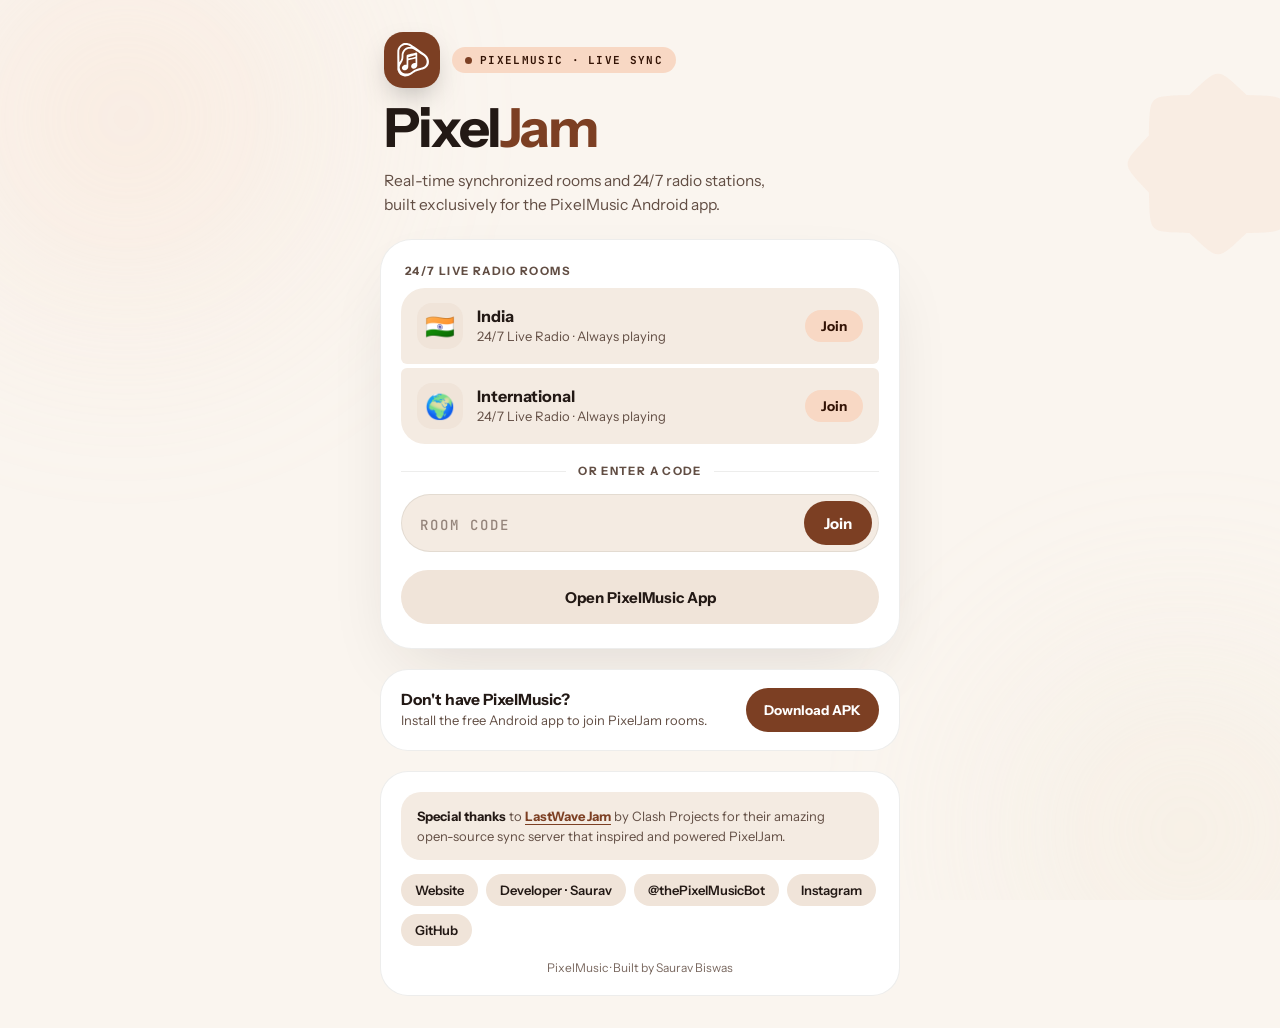
==== commit c15bf830: "Add LastWave Jam credit, PixelMusic links, and stack station title/subtitle cleanly on jam.html" ====
--- a/jam.html
+++ b/jam.html
@@ -370,8 +370,8 @@
       flex: none;
     }
     .s-body { flex: 1; min-width: 0; }
-    .s-name { font-size: 16px; font-weight: 700; }
-    .s-desc { font-size: 13px; color: var(--muted); margin-top: 2px; }
+    .s-name { display: block; font-size: 16px; font-weight: 700; line-height: 1.25; }
+    .s-desc { display: block; font-size: 13px; color: var(--muted); margin-top: 2px; line-height: 1.35; }
     .s-pill {
       padding: 8px 16px;
       border-radius: 999px;
@@ -448,6 +448,62 @@
     .dl-text h2 { font-size: 15.5px; font-weight: 700; }
     .dl-text p { font-size: 13px; color: var(--muted); margin-top: 2px; line-height: 1.45; }
     .dl-btn { height: 44px; padding: 0 18px; font-size: 13.5px; flex: none; }
+
+    /* Credits & Links Footer Card */
+    .footer-card {
+      background: var(--surface);
+      border: 1px solid var(--outline);
+      border-radius: 28px;
+      padding: 20px;
+      display: flex;
+      flex-direction: column;
+      gap: 14px;
+      animation: enterUp 0.75s var(--spring) 220ms both;
+    }
+    .credit-box {
+      padding: 14px 16px;
+      border-radius: 20px;
+      background: var(--surface-hi);
+      font-size: 13px;
+      line-height: 1.55;
+      color: var(--muted);
+    }
+    .credit-box strong { color: var(--text); font-weight: 700; }
+    .credit-box a {
+      color: var(--primary);
+      font-weight: 700;
+      text-decoration: underline;
+      text-underline-offset: 3px;
+    }
+    .link-chips {
+      display: flex;
+      flex-wrap: wrap;
+      gap: 8px;
+    }
+    .link-chip {
+      display: inline-flex;
+      align-items: center;
+      gap: 6px;
+      padding: 8px 14px;
+      border-radius: 999px;
+      background: var(--secondary-container);
+      color: var(--on-secondary-container);
+      font-size: 13px;
+      font-weight: 600;
+      transition: transform 0.22s var(--spring-bounce), background 0.2s, color 0.2s;
+    }
+    .link-chip:hover {
+      background: var(--primary-container);
+      color: var(--on-primary-container);
+      transform: translateY(-1px);
+    }
+    .link-chip:active { transform: scale(0.96); }
+    .foot-note {
+      font-size: 12px;
+      color: var(--muted);
+      text-align: center;
+      opacity: 0.85;
+    }
 
     .back-link {
       display: inline-flex;
@@ -583,6 +639,21 @@
       </div>
       <a href="https://pixelmusic.pages.dev/#download" class="btn btn-primary dl-btn">Download APK</a>
     </aside>
+
+    <!-- Credits & PixelMusic Links -->
+    <footer class="footer-card" aria-label="Credits and PixelMusic links">
+      <div class="credit-box">
+        <strong>Special thanks</strong> to <a href="https://github.com/Clash-Projects/lastwave-jam" target="_blank" rel="noopener noreferrer">LastWave Jam</a> by Clash Projects for their amazing open-source sync server that inspired and powered PixelJam.
+      </div>
+      <nav class="link-chips" aria-label="PixelMusic links">
+        <a class="link-chip" href="https://pixelmusic.pages.dev/">Website</a>
+        <a class="link-chip" href="https://t.me/Saurav124x" target="_blank" rel="noopener noreferrer">Developer · Saurav</a>
+        <a class="link-chip" href="https://t.me/thePixelMusicBot" target="_blank" rel="noopener noreferrer">@thePixelMusicBot</a>
+        <a class="link-chip" href="https://www.instagram.com/holy_saurav" target="_blank" rel="noopener noreferrer">Instagram</a>
+        <a class="link-chip" href="https://github.com/Saurav-02/PixelMusic" target="_blank" rel="noopener noreferrer">GitHub</a>
+      </nav>
+      <p class="foot-note">PixelMusic · Built by Saurav Biswas</p>
+    </footer>
   </div>
 
   <div id="toast" class="toast" role="status" aria-live="polite">Copied</div>
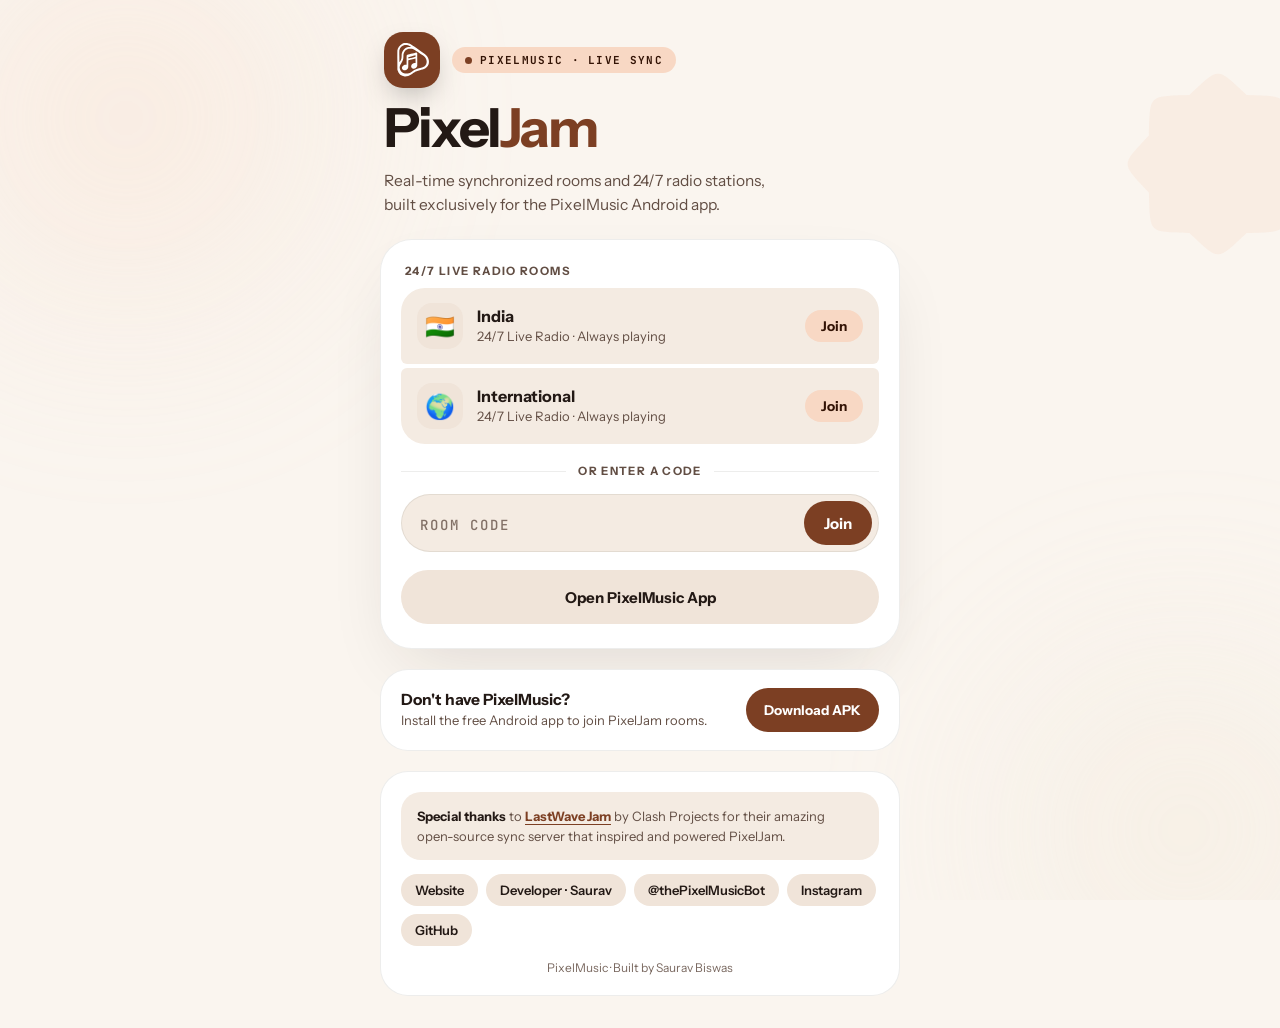
==== commit f9fd6add: "Fix dark-mode contrast and Material You Expressive polish across site" ====
--- a/jam.html
+++ b/jam.html
@@ -83,6 +83,8 @@
     a { color: inherit; text-decoration: none; }
     button, input { font: inherit; color: inherit; }
     .hidden { display: none !important; }
+    ::selection { background: var(--primary); color: var(--on-primary); }
+    :focus-visible { outline: 2px solid var(--primary); outline-offset: 3px; }
 
     /* Ambient Material You Expressive backdrop shapes (slow calm drift) */
     .ambient {
@@ -426,7 +428,7 @@
     }
     .code-form input::placeholder {
       color: var(--muted);
-      opacity: 0.65;
+      opacity: 0.78;
       letter-spacing: 0.14em;
       font-size: 14px;
       font-weight: 500;
@@ -604,7 +606,7 @@
             <span class="s-ico" aria-hidden="true">🇮🇳</span>
             <span class="s-body">
               <span class="s-name">India</span>
-              <span class="s-desc">24/7 Live Radio · Always playing</span>
+              <span class="s-desc" data-room-desc="INDIA">24/7 Live Radio · Always playing</span>
             </span>
             <span class="s-pill">Join</span>
           </a>
@@ -612,7 +614,7 @@
             <span class="s-ico" aria-hidden="true">🌍</span>
             <span class="s-body">
               <span class="s-name">International</span>
-              <span class="s-desc">24/7 Live Radio · Always playing</span>
+              <span class="s-desc" data-room-desc="WORLD">24/7 Live Radio · Always playing</span>
             </span>
             <span class="s-pill">Join</span>
           </a>
@@ -783,6 +785,62 @@
           }
         };
         lobbyView.classList.remove('hidden');
+
+        var ROOMS_ENDPOINT = 'https://pixelmusic-jam.onrender.com/rooms';
+        var DEFAULT_SUBTITLE = '24/7 Live Radio · Always playing';
+        var FETCH_TIMEOUT_MS = 6000;
+        var REFRESH_INTERVAL_MS = 30000;
+        var roomsInFlight = false;
+        var lastFetchAt = 0;
+
+        function fetchLiveRoomCounts() {
+          if (roomsInFlight || typeof fetch !== 'function') return;
+          roomsInFlight = true;
+          lastFetchAt = Date.now();
+
+          var controller = typeof AbortController !== 'undefined' ? new AbortController() : null;
+          var timerId = controller ? setTimeout(function () { controller.abort(); }, FETCH_TIMEOUT_MS) : null;
+
+          fetch(ROOMS_ENDPOINT, controller ? { signal: controller.signal } : undefined)
+            .then(function (res) {
+              if (!res.ok) throw new Error('HTTP ' + res.status);
+              return res.json();
+            })
+            .then(function (data) {
+              if (!data || !Array.isArray(data.rooms)) return;
+              data.rooms.forEach(function (room) {
+                if (!room || !room.code) return;
+                var roomCode = String(room.code).trim().toUpperCase();
+                var descEl = document.querySelector('[data-room-desc="' + roomCode + '"]');
+                if (!descEl) return;
+                var count = Number(room.participants);
+                descEl.textContent = (isFinite(count) && count > 0)
+                  ? ('24/7 Live Radio · ' + Math.floor(count) + ' listening')
+                  : DEFAULT_SUBTITLE;
+              });
+            })
+            .catch(function () {
+              // Keep fallback/current subtitle silently if server is unreachable or restarting.
+            })
+            .finally(function () {
+              if (timerId) clearTimeout(timerId);
+              roomsInFlight = false;
+            });
+        }
+
+        fetchLiveRoomCounts();
+
+        setInterval(function () {
+          if (document.visibilityState === 'visible') {
+            fetchLiveRoomCounts();
+          }
+        }, REFRESH_INTERVAL_MS);
+
+        document.addEventListener('visibilitychange', function () {
+          if (document.visibilityState === 'visible' && (Date.now() - lastFetchAt) >= REFRESH_INTERVAL_MS) {
+            fetchLiveRoomCounts();
+          }
+        });
       }
     })();
   </script>
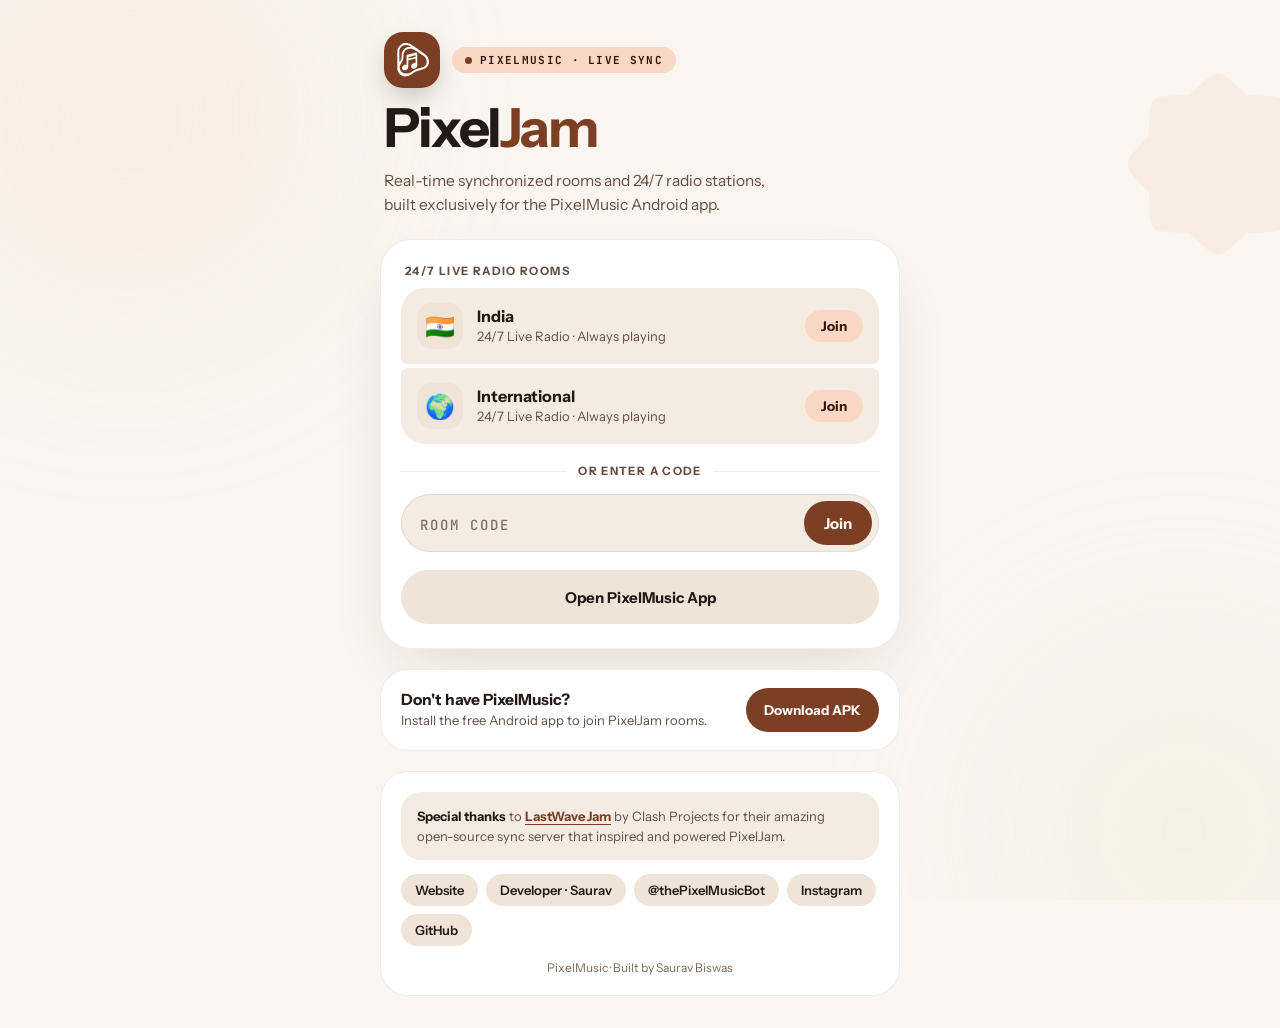
==== commit a31c0ad5: "SEO: Saurav-02 author signals in title, description and app data; add sitemap.xml and robots.txt" ====
--- a/jam.html
+++ b/jam.html
@@ -5,6 +5,7 @@
   <meta name="viewport" content="width=device-width, initial-scale=1.0, viewport-fit=cover">
   <title>PixelJam — PixelMusic</title>
   <meta name="description" content="Join a PixelJam synchronized listening room in the PixelMusic Android app.">
+  <link rel="canonical" href="https://pixelmusic.pages.dev/jam">
   <meta name="theme-color" content="#191311" media="(prefers-color-scheme: dark)">
   <meta name="theme-color" content="#faf5ef" media="(prefers-color-scheme: light)">
   <meta property="og:type" content="website">
